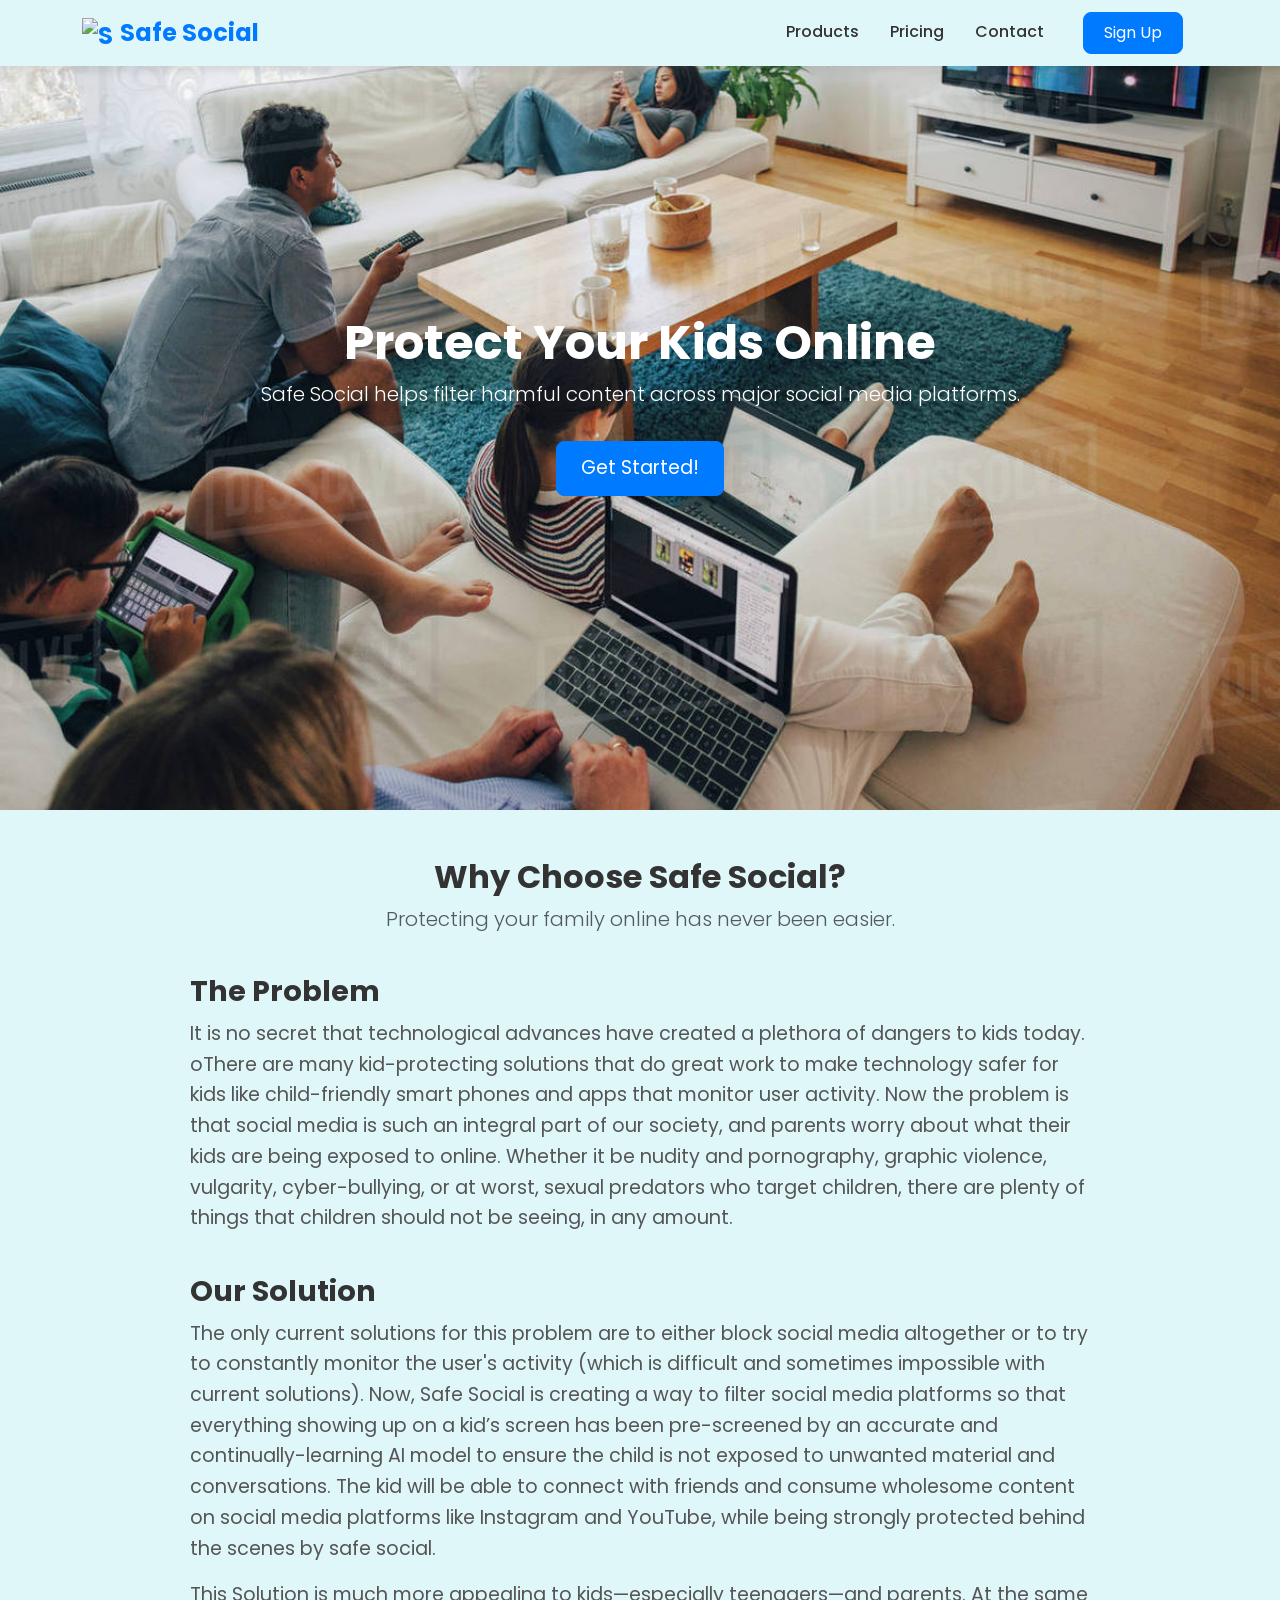
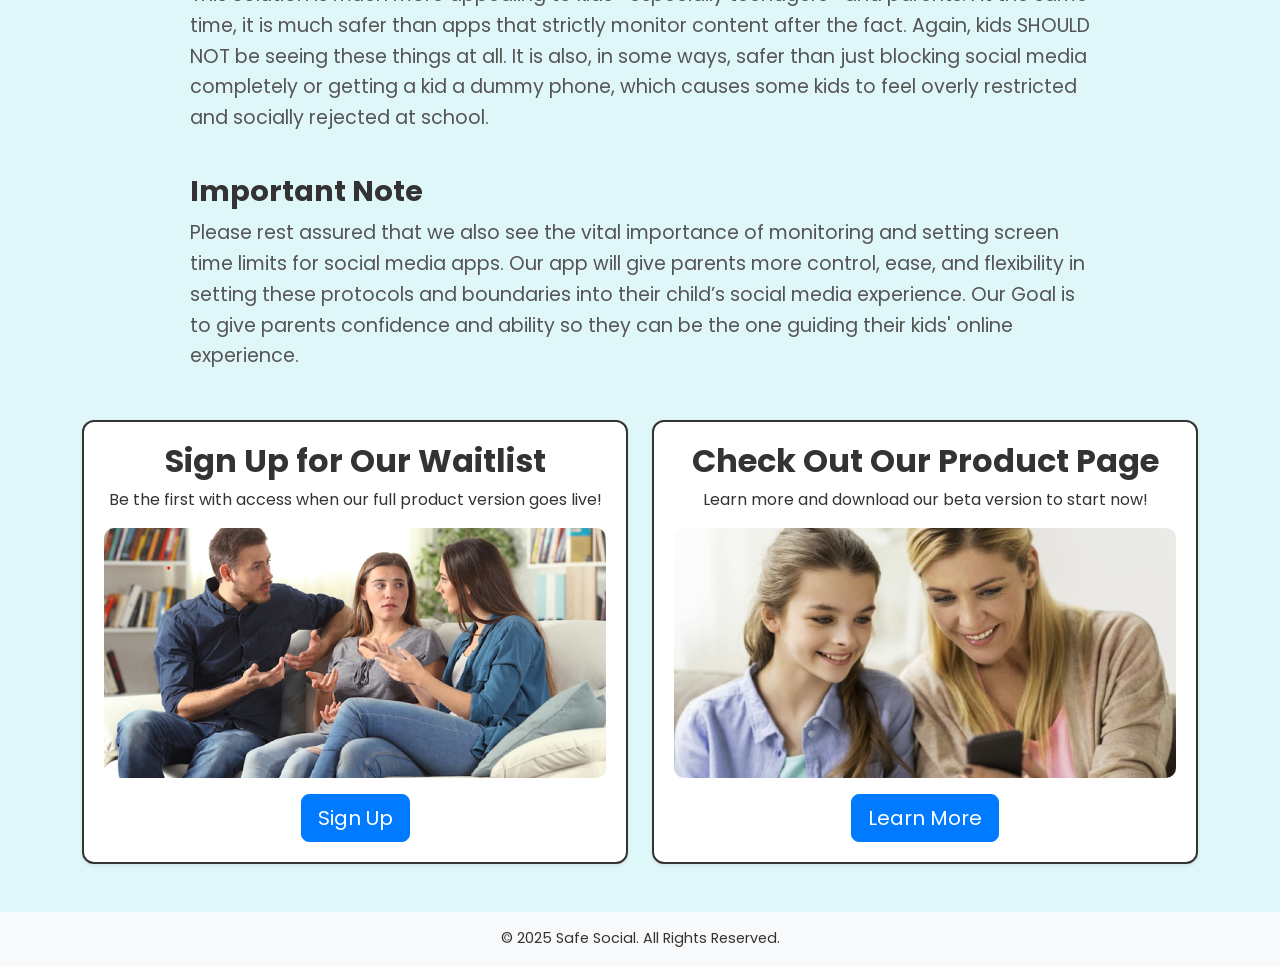
==== index.html @ d7d4df3b "initial upload" ====
<!DOCTYPE html>
<html lang="en">
<head>
    <meta charset="UTF-8">
    <meta name="viewport" content="width=device-width, initial-scale=1">
    <title>Safe Social - Protect Your Kids Online</title>
    
    <!-- SEO Meta Tags -->
    <meta name="description" content="Safe Social helps parents protect kids online.">
    <meta name="keywords" content="Safe Social, parental control, internet safety">
    <meta name="author" content="Safe Social">
    
    <!-- Open Graph (Social Media Preview) -->
    <meta property="og:title" content="Safe Social">
    <meta property="og:description" content="A smart way to filter harmful content on social media.">
    <meta property="og:image" content="images/social-preview.jpg">
    <meta property="og:url" content="https://www.safesocial.com">
    <meta name="twitter:card" content="summary_large_image">

    <!-- Favicon -->
    <link rel="icon" type="image/png" href="images/favicon.png">

    <!-- Google Fonts -->
    <link href="https://fonts.googleapis.com/css2?family=Poppins:wght@400;700&display=swap" rel="stylesheet">

    <!-- Bootstrap CSS -->
    <link href="https://cdn.jsdelivr.net/npm/bootstrap@5.3.0/dist/css/bootstrap.min.css" rel="stylesheet">

    <!-- Custom CSS -->
    <link rel="stylesheet" href="css/styles.css">

    <!-- Bootstrap JavaScript Bundle (includes Popper) -->
    <script defer src="https://cdn.jsdelivr.net/npm/bootstrap@5.3.0/dist/js/bootstrap.bundle.min.js"></script>

    <!-- Custom JavaScript -->
    <script defer src="js/script.js"></script>
</head>
<body>
    
    <nav class="navbar navbar-expand-lg navbar-light fixed-top">
        <div class="container">
            <!-- Logo & Brand Name -->
            <a class="navbar-brand fw-bold d-flex align-items-center" href="index.html">
                <img src="images/logo.png" alt="Safe Social Logo" width="40" height="40" class="me-2">
                Safe Social
            </a>
    
            <!-- Mobile Toggle Button -->
            <button class="navbar-toggler" type="button" data-bs-toggle="collapse" data-bs-target="#navbarNav"
                aria-controls="navbarNav" aria-expanded="false" aria-label="Toggle navigation">
                <span class="navbar-toggler-icon"></span>
            </button>
    
            <!-- Navigation Links -->
            <div class="collapse navbar-collapse" id="navbarNav">
                <ul class="navbar-nav ms-auto">
                    <li class="nav-item"><a class="nav-link" href="products.html">Products</a></li>
                    <li class="nav-item"><a class="nav-link" href="pricing.html">Pricing</a></li>
                    <li class="nav-item">
                        <a href="#" class="nav-link" data-bs-toggle="modal" data-bs-target="#contactModal">Contact</a>
                    </li>
                    <li class="nav-item">
                        <button class="btn btn-primary btn-lg ms-3" data-bs-toggle="modal" data-bs-target="#signupModal">Sign Up</button>
                    </li>
                </ul>
            </div>
        </div>
    </nav>

    <!-- Hero Section -->
    <header class="hero-section text-center text-white d-flex align-items-center justify-content-center"
        style="background: url('images/family_social.jpg') center/cover no-repeat; height: 90vh;">
        <div class="container">
            <h1 class="display-4 fw-bold">Protect Your Kids Online</h1>
            <p class="lead">Safe Social helps filter harmful content across major social media platforms.</p>
            <a class="btn btn-primary btn-lg mt-3" href="pricing.html">Get Started!</a>
        </div>
    </header>

<!-- Why Choose Pure Screen? -->
<section class="container my-5">
    <h2 class="fw-bold text-center">Why Choose Safe Social?</h2>
    <p class="lead text-muted text-center">Protecting your family online has never been easier.</p>
    
    <div class="full-width-text">
        <h3 class="fw-bold">The Problem</h3>
        <p>
            It is no secret that technological advances have created a plethora of dangers to kids today. oThere are many kid-protecting solutions that do great work to make technology safer for kids like child-friendly smart phones and apps that monitor user activity. 
            Now the problem is that social media is such an integral part of our society, and parents worry about what their kids are being exposed to online. 
            Whether it be nudity and pornography, graphic violence, vulgarity, cyber-bullying, or at worst, sexual predators who target children, there are plenty of things that children should not be seeing, in any amount. 
        </p>
    </div>

    <div class="full-width-text">
        <h3 class="fw-bold">Our Solution</h3>
        <p>
            The only current solutions for this problem are to either block social media altogether or to try to constantly monitor the user's activity (which is difficult and sometimes impossible with current solutions). 
            Now, Safe Social is creating a way to filter social media platforms so that everything showing up on a kid’s screen has been pre-screened by an accurate and continually-learning AI model to ensure the child is not exposed to unwanted material and conversations. 
            The kid will be able to connect with friends and consume wholesome content on social media platforms like Instagram and YouTube, while being strongly protected behind the scenes by safe social. 
        </p>
        <p>
            This Solution is much more appealing to kids—especially teenagers—and parents. At the same time, it is much safer than apps that strictly monitor content after the fact. 
            Again, kids SHOULD NOT be seeing these things at all. It is also, in some ways, safer than just blocking social media completely or getting a kid a dummy phone,
            which causes some kids to feel overly restricted and socially rejected at school.
        </p>
    </div>

    <div class="full-width-text">
        <h3 class="fw-bold">Important Note</h3>
        <p>
            Please rest assured that we also see the vital importance of monitoring and setting screen time limits for social media apps. 
            Our app will give parents more control, ease, and flexibility in setting these protocols and boundaries into their child’s social media experience. 
            Our Goal is to give parents confidence and ability so they can be the one guiding their kids' online experience. 
        </p>
    </div>
</section>

<!-- Two Side-by-Side Boxes -->
<section class="container my-5">
    <div class="row g-4 d-flex align-items-stretch">
        <!-- Left Box: Sign Up -->
        <div class="col-md-6 d-flex">
            <div class="info-box text-center shadow-sm flex-fill">
                <h2 class="fw-bold">Sign Up for Our Waitlist</h2>
                <p>Be the first with access when our full product version goes live!</p>
                <div class="image-container">
                    <img src="images/concerned parents.png" alt="Sign Up" class="img-fluid">
                </div>
                <div class="mt-3">
                    <button type="button" class="btn btn-primary btn-lg" data-bs-toggle="modal" data-bs-target="#signupModal">Sign Up</button>
                </div>
            </div>
        </div>

        <!-- Right Box: Product Page -->
        <div class="col-md-6 d-flex">
            <div class="info-box text-center shadow-sm flex-fill">
                <h2 class="fw-bold">Check Out Our Product Page</h2>
                <p>Learn more and download our beta version to start now!</p>
                <div class="image-container">
                    <img src="images/happy_parent.jpg" alt="Product Info" class="img-fluid">
                </div>
                <div class="mt-3">
                    <a href="products.html" class="btn btn-primary btn-lg">Learn More</a>
                </div>
            </div>
        </div>
    </div>
</section>

    
    <!-- Bootstrap Modal for Waitlist -->
<div class="modal fade" id="signupModal" tabindex="-1" aria-labelledby="signupModalLabel" aria-hidden="true">
    <div class="modal-dialog">
        <div class="modal-content">
            <div class="modal-header">
                <h5 class="modal-title fw-bold" id="signupModalLabel">Join the Waitlist</h5>
                <button type="button" class="btn-close" data-bs-dismiss="modal" aria-label="Close"></button>
            </div>
            <div class="modal-body">
                <!-- Form Section -->
                <div id="formContainer">
                    <p>Join the Waitlist and we will reach out to you as soon as our app is available!</p>
                    <form id="signupForm" action="https://script.google.com/macros/s/AKfycbxHQXAcarFfji5jmtq16mwy_9kAAS3UdkuZBP6-87Ia4voSCnHQRHAyTN02w1S0KrquiA/exec" method="POST">
                        <div class="mb-3">
                            <input type="text" name="firstName" class="form-control" placeholder="First Name" required>
                        </div>
                        <div class="mb-3">
                            <input type="text" name="lastName" class="form-control" placeholder="Last Name" required>
                        </div>
                        <div class="mb-3">
                            <input type="email" name="email" class="form-control" placeholder="Your Email" required>
                        </div>
                        <div class="mb-3">
                            <input type="tel" name="phone" class="form-control" placeholder="Your Phone Number (Optional)">
                        </div>
                        <button type="submit" class="btn btn-success w-100">Join Now</button>
                    </form>
                </div>

                <!-- Confirmation Message (Initially Hidden) -->
                <div id="confirmationContainer" style="display: none; text-align: center;">
                    <h5 class="fw-bold">Congrats, you are on the waitlist!</h5>
                    <p>We will reach out to you immediately when the product is up and ready!</p>
                    <button class="btn btn-primary w-100" id="closeModalBtn">Okay!</button>
                </div>
            </div>
        </div>
    </div>
</div>

<!-- Contact Modal -->
<div class="modal fade" id="contactModal" tabindex="-1" aria-labelledby="contactModalLabel" aria-hidden="true">
    <div class="modal-dialog">
        <div class="modal-content">
            <div class="modal-header">
                <h5 class="modal-title fw-bold" id="contactModalLabel">Contact Us</h5>
                <button type="button" class="btn-close" data-bs-dismiss="modal" aria-label="Close"></button>
            </div>
            <div class="modal-body text-center">
                <img src="images/team-photo.jpg" alt="Our Team" class="img-fluid rounded mb-3" style="max-width: 200px;">
                <p>We’d love to hear from you! Share your experiences or ask us any questions.</p>
                <p><strong>Email:</strong> support@safesocial.com</p>
                <p><strong>Phone:</strong> (123) 456-7890</p>
                <button type="button" class="btn btn-primary w-100" data-bs-dismiss="modal">Close</button>
            </div>
        </div>
    </div>
</div>

    <!-- Footer -->
    <footer class="footer bg-light text-center py-3">
        <p class="mb-0">&copy; 2025 Safe Social. All Rights Reserved.</p>
    </footer>

</body>
</html>
---- css/styles.css ----
/* General Styles */
body {
    font-family: 'Poppins', sans-serif;
    background-color: #e0f7f9; /* Light teal */
    color: #333;
    margin: 0;
    padding: 0;
}

/* Navbar */
/* Navbar */
.navbar {
    background-color: #e0f7f9 !important; /* Light teal background */
    box-shadow: 0px 4px 10px rgba(0, 0, 0, 0.1); /* Subtle shadow effect */
    padding: 10px 0; /* Add some spacing */
}

.navbar-nav .nav-item {
    margin-right: 15px; /* Adds space between links */
}

.navbar .btn-primary {
    padding: 8px 20px;
    font-size: 1rem;
}

.navbar-brand {
    font-weight: 700;
    color: #007bff;
    display: flex;
    align-items: center;
    font-size: 1.5rem; /* Slightly bigger text */
}

.navbar-nav .nav-link {
    color: #333;
    font-weight: 500;
}

.navbar-nav .nav-link:hover {
    color: #007bff;
}

/* Adjust Navbar Logo Position */
.navbar-brand img {
    height: 30px; /* Adjust height for proper size */
    width: auto;  /* Keeps the aspect ratio */
    margin-right: 8px; /* Adds spacing between logo and text */
}

/* Optional: If the logo is too large on mobile screens, adjust size */
@media (max-width: 768px) {
    .navbar-brand img {
        height: 30px;
        margin-top: 3px; /* Adjust position for smaller screens */
    }
}

/* Hero Section */
.hero-section {
    background: url('../images/hero-background.jpg') center/cover no-repeat;
    color: white;
    height: 90vh;
    display: flex;
    align-items: center;
    justify-content: center;
    text-align: center;
    padding: 50px 20px;
    position: relative;
}

.hero-section h1 {
    font-size: 3rem;
    font-weight: bold;
}

.hero-section .btn {
    font-size: 1.2rem;
    padding: 12px 24px;
    background-color: #007bff;
    color: white;
    border-radius: 8px;
    text-decoration: none;
}

.hero-section .btn:hover {
    background-color: #0056b3;
}

/* Features Section */
.features .card {
    border: none;
    border-radius: 10px;
    padding: 30px; /* Increased padding for a bigger box */
    font-size: 1.2rem; /* Increase text size */
    transition: transform 0.3s ease-in-out;
}

.features .card h3 {
    font-size: 1.5rem; /* Make the title bigger */
    font-weight: bold;
}

.features .card p {
    font-size: 1rem;
}

.features .card:hover {
    transform: translateY(-5px);
    box-shadow: 0 4px 12px rgba(0, 0, 0, 0.15);
}

.features {
    padding: 60px 0;
}

/* Pricing Section */
.pricing-box {
    background: white;
    border-radius: 10px;
    padding: 20px;
    margin: 15px;
    text-align: center;
    transition: transform 0.3s ease-in-out, box-shadow 0.3s ease-in-out;
    border: 1px solid #ddd;
}

.pricing-box:hover {
    transform: translateY(-5px);
    box-shadow: 0 4px 10px rgba(0, 0, 0, 0.15);
}

.pricing-box h3 {
    font-weight: bold;
}

.pricing-box h4 {
    color: #007bff;
    font-weight: bold;
    margin: 10px 0;
}

.pricing-box ul {
    padding: 0;
    list-style: none;
}

.pricing-box ul li {
    margin: 5px 0;
    font-size: 1rem;
}

/* Waitlist Section */
.waitlist-box {
    background: white;
    border-radius: 10px;
    padding: 20px;
    text-align: center;
    border: 1px solid #ddd;
    transition: transform 0.3s ease-in-out, box-shadow 0.3s ease-in-out;
}

.waitlist-box:hover {
    transform: translateY(-5px);
    box-shadow: 0 4px 10px rgba(0, 0, 0, 0.15);
}

.waitlist-box h2 {
    font-weight: bold;
}

.waitlist-box .form-control {
    border-radius: 5px;
    padding: 10px;
}

.waitlist-box .btn-success {
    font-size: 1rem;
    padding: 10px 20px;
    border-radius: 5px;
    background-color: #007bff;
    border: none;
}

.waitlist-box .btn-success:hover {
    background-color: #0056b3;
}

/* Footer */
.footer {
    background: #f8f9fa;
    color: #333;
    font-size: 0.9rem;
    padding: 15px 0;
}

/* Full-Width Explanatory Section */
.full-width-text {
    max-width: 900px; /* Controls readability, prevents text from stretching too wide */
    margin: 40px auto; /* Centers the text block with spacing */
    text-align: left; /* Aligns text to the left */
}

.full-width-text h3 {
    font-size: 1.8rem;
    font-weight: bold;
    margin-bottom: 10px;
}

.full-width-text p {
    font-size: 1.2rem;
    color: #555;
    line-height: 1.6;
}

/* Responsive Design for Mobile */
@media (max-width: 992px) {
    .full-width-text {
        padding: 0 15px; /* Adds spacing on smaller screens */
        text-align: left; /* Keeps left alignment */
    }

    .full-width-text h3 {
        font-size: 1.5rem;
    }

    .full-width-text p {
        font-size: 1.1rem;
    }
}

/* Ensure Both Boxes are Same Size */
.info-box {
    display: flex;
    flex-direction: column;
    justify-content: space-between;
    padding: 20px;
    height: 100%;
    background: white;
    border-radius: 10px;
}

/* Ensure Both Images are the Same Size */
.image-container {
    width: 100%;
    height: 250px; /* Set a fixed height for images */
    display: flex;
    justify-content: center;
    align-items: center;
    overflow: hidden;
}

.image-container img {
    width: 100%;
    height: 100%;
    object-fit: cover; /* Ensures images scale properly while keeping proportions */
    border-radius: 10px;
}

/* Make Both Buttons Blue */
.btn-primary {
    background-color: #007bff !important;
    border-color: #007bff !important;
}

.btn-primary:hover {
    background-color: #0056b3 !important;
    border-color: #0056b3 !important;
}

/* Enhance the Box Appearance */
.info-box {
    background: white;
    border: 2px solid #333; /* Thin black border */
    border-radius: 12px; /* Smooth rounded edges */
    padding: 20px;
    box-shadow: 0px 8px 20px rgba(0, 0, 0, 0.15); /* Subtle shadow effect */
    transition: transform 0.3s ease-in-out, box-shadow 0.3s ease-in-out;
}

/* Slight Hover Effect */
.info-box:hover {
    transform: translateY(-5px); /* Lift effect */
    box-shadow: 0px 12px 25px rgba(0, 0, 0, 0.25); /* Deeper shadow on hover */
}
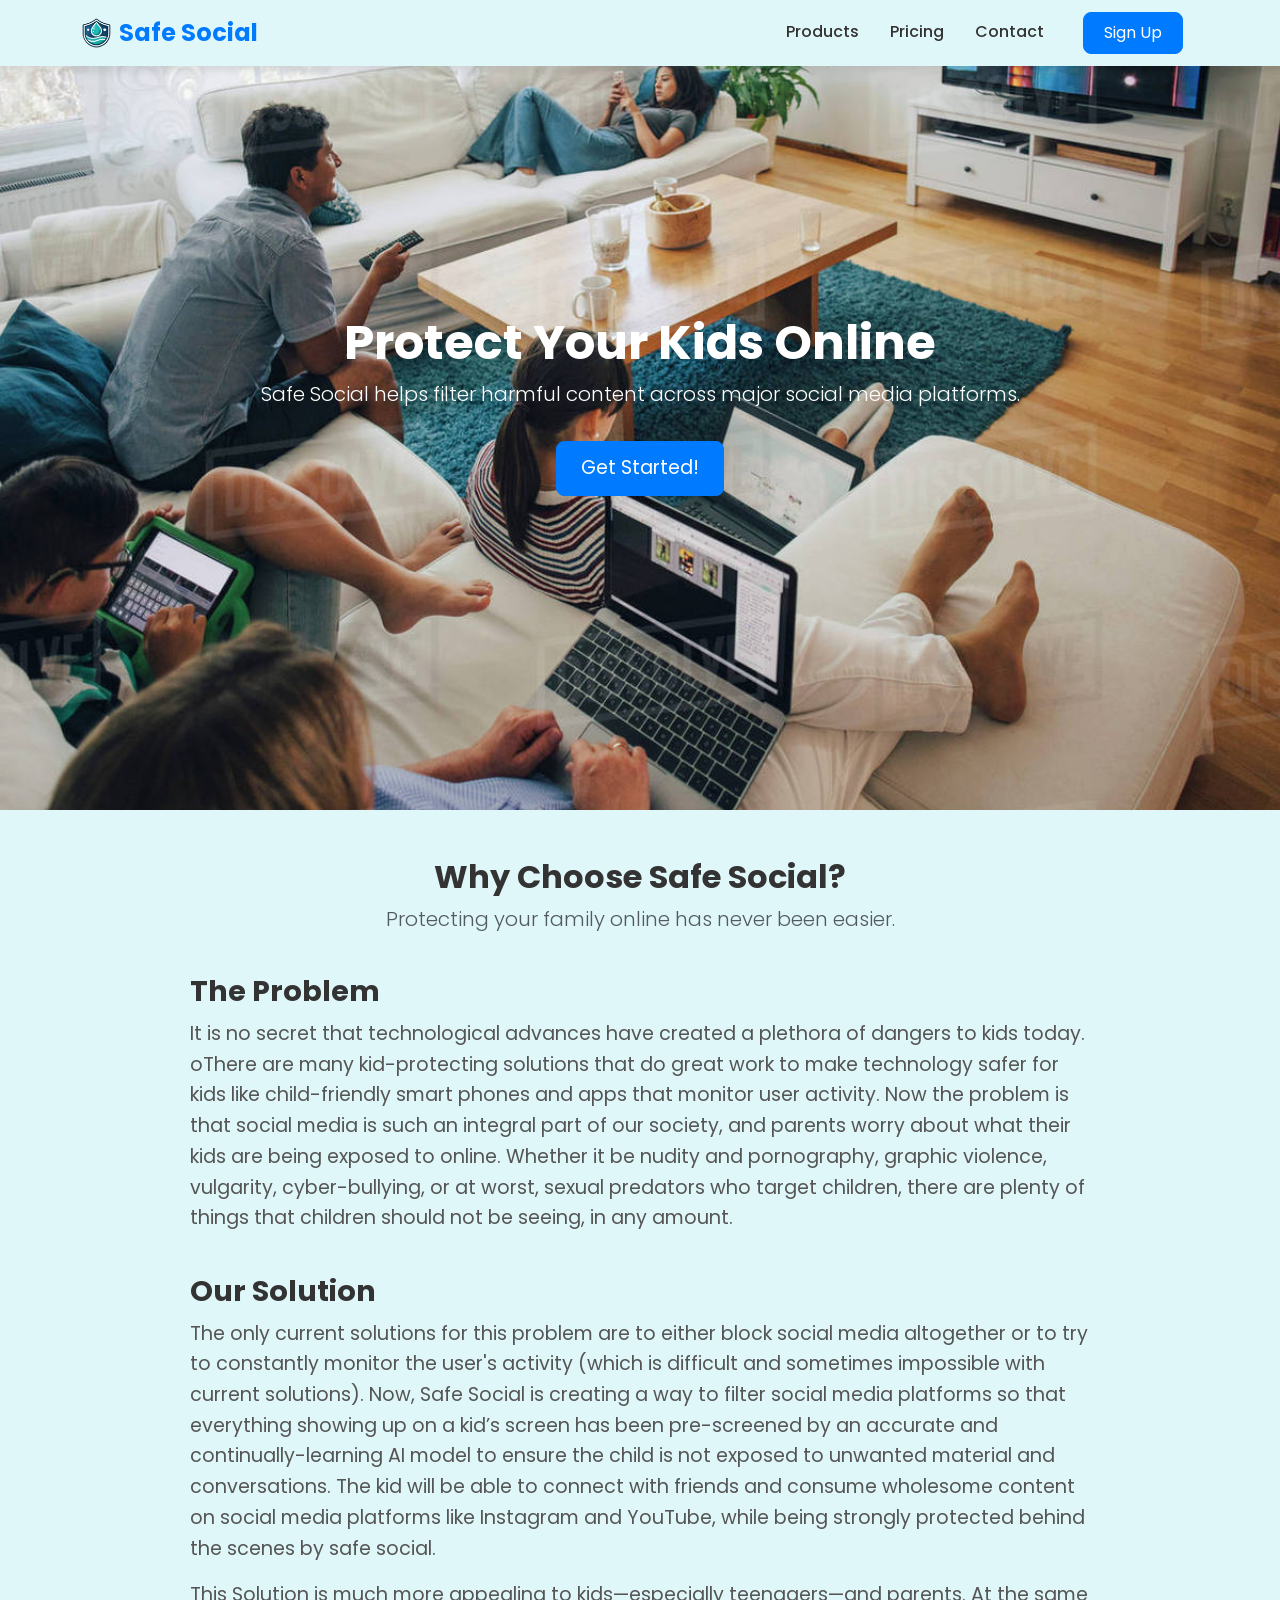
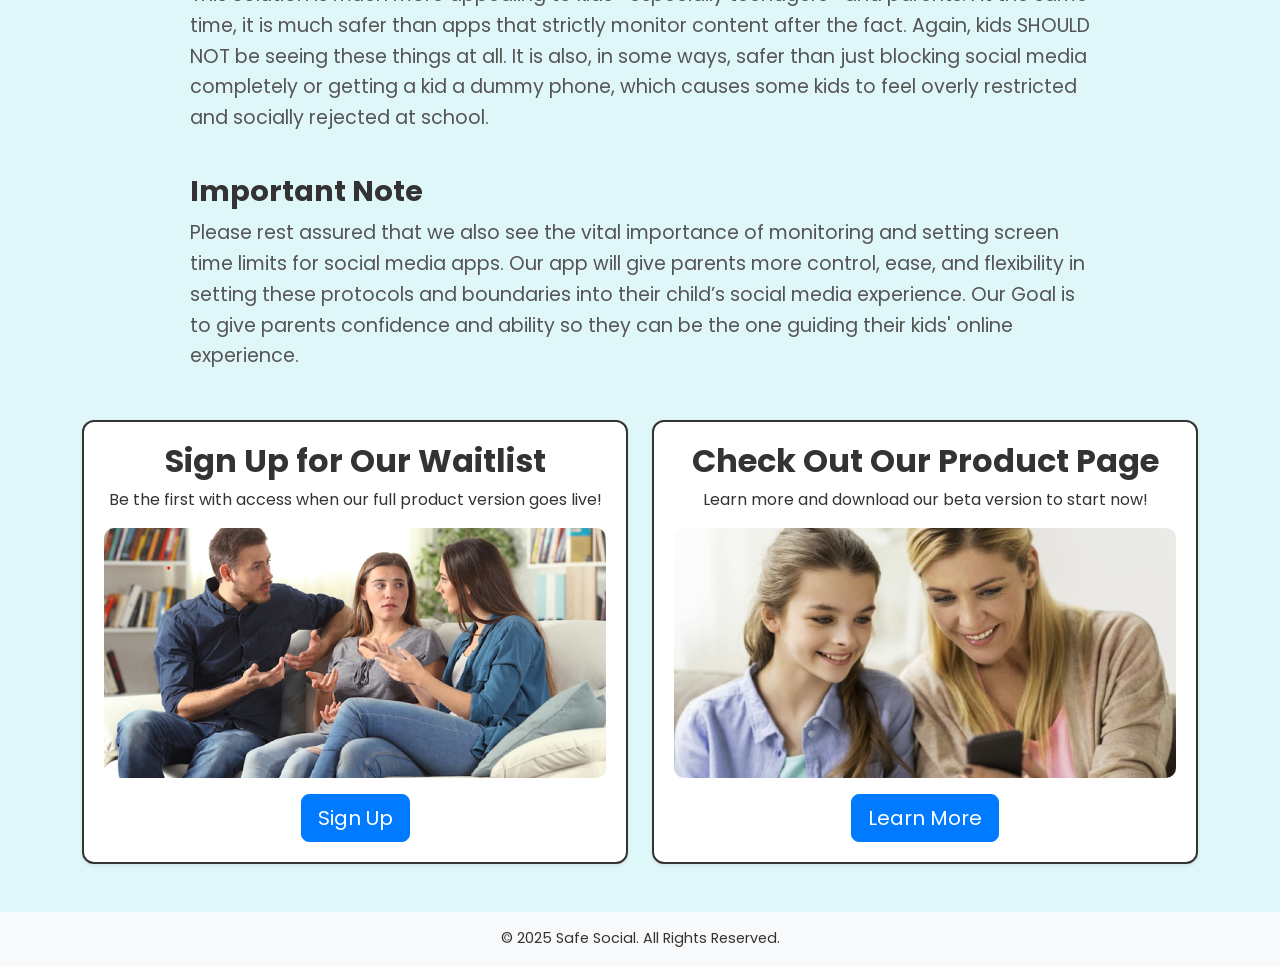
==== commit ecefb175: "Update index.html" ====
--- a/index.html
+++ b/index.html
@@ -41,7 +41,7 @@
         <div class="container">
             <!-- Logo & Brand Name -->
             <a class="navbar-brand fw-bold d-flex align-items-center" href="index.html">
-                <img src="images/logo.png" alt="Safe Social Logo" width="40" height="40" class="me-2">
+                <img src="images/logo.PNG" alt="Safe Social Logo" width="40" height="40" class="me-2">
                 Safe Social
             </a>
     
@@ -214,4 +214,4 @@
     </footer>
 
 </body>
-</html>+</html>
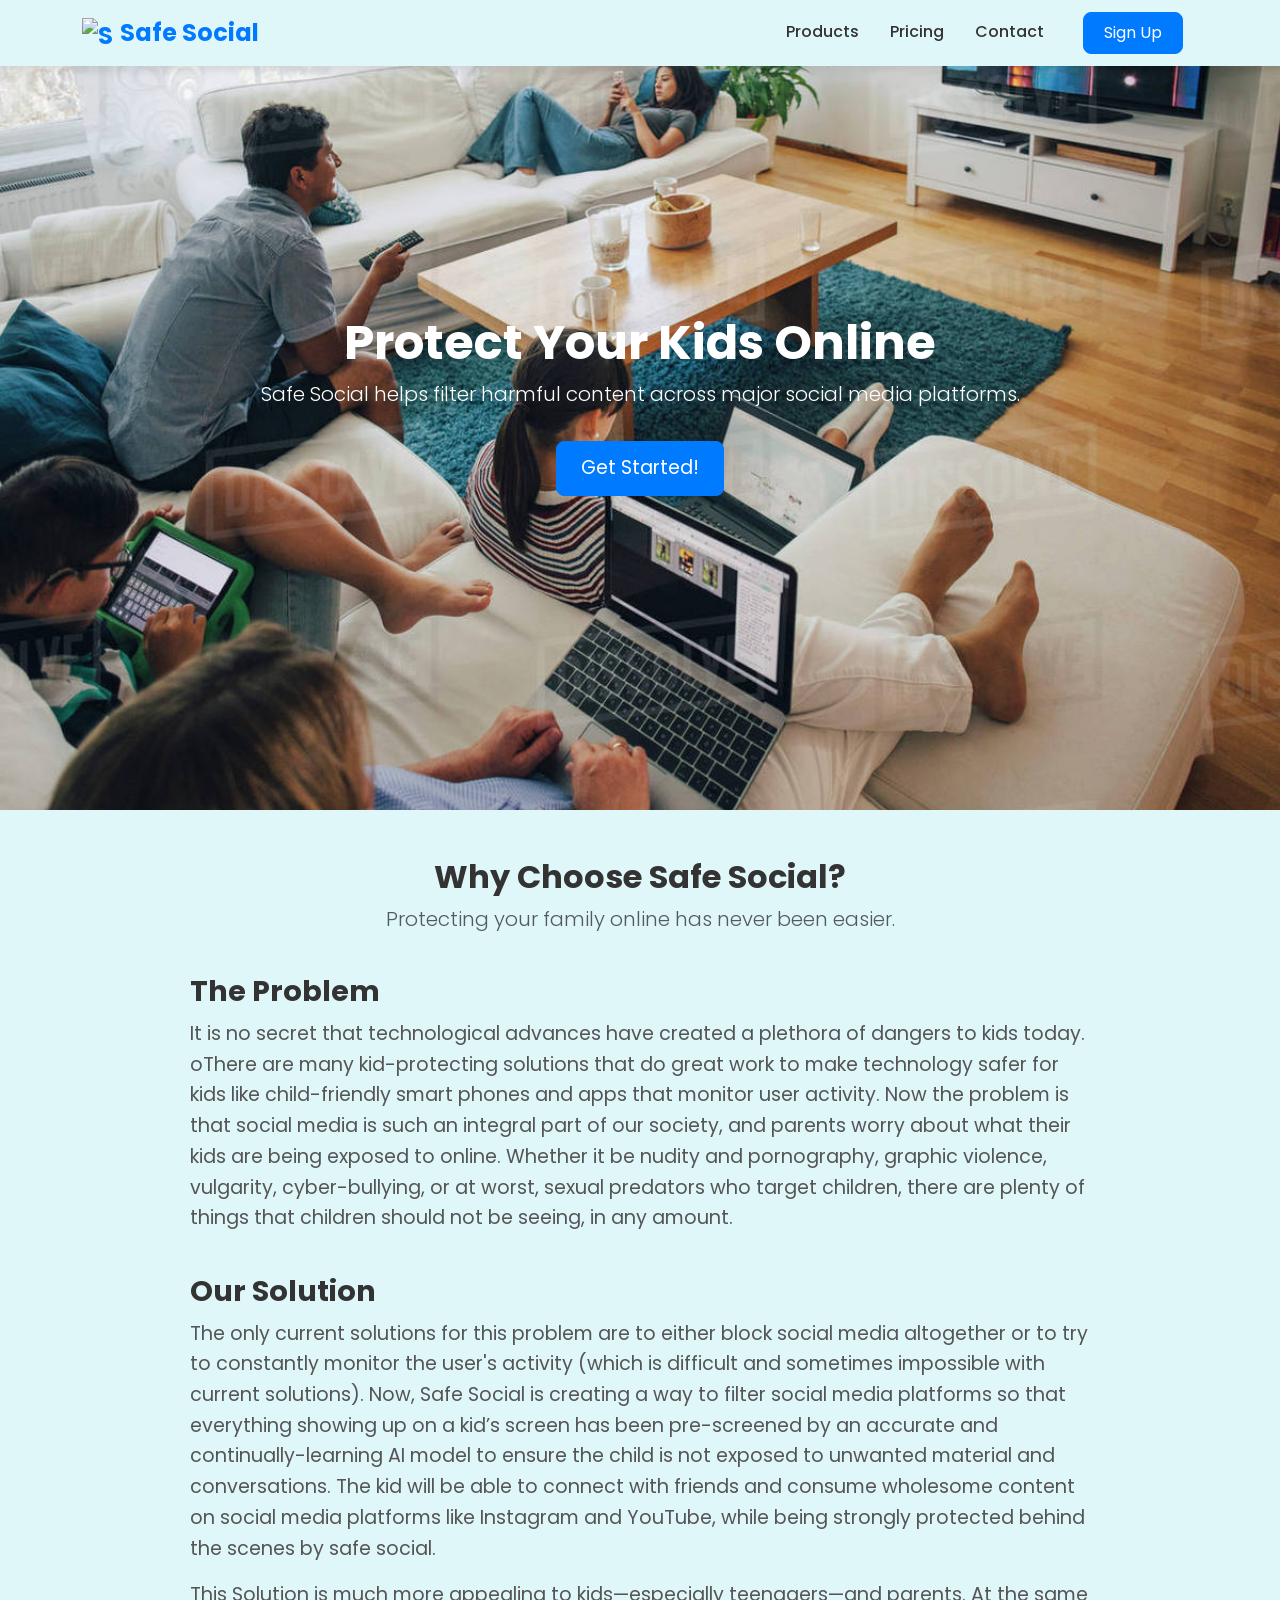
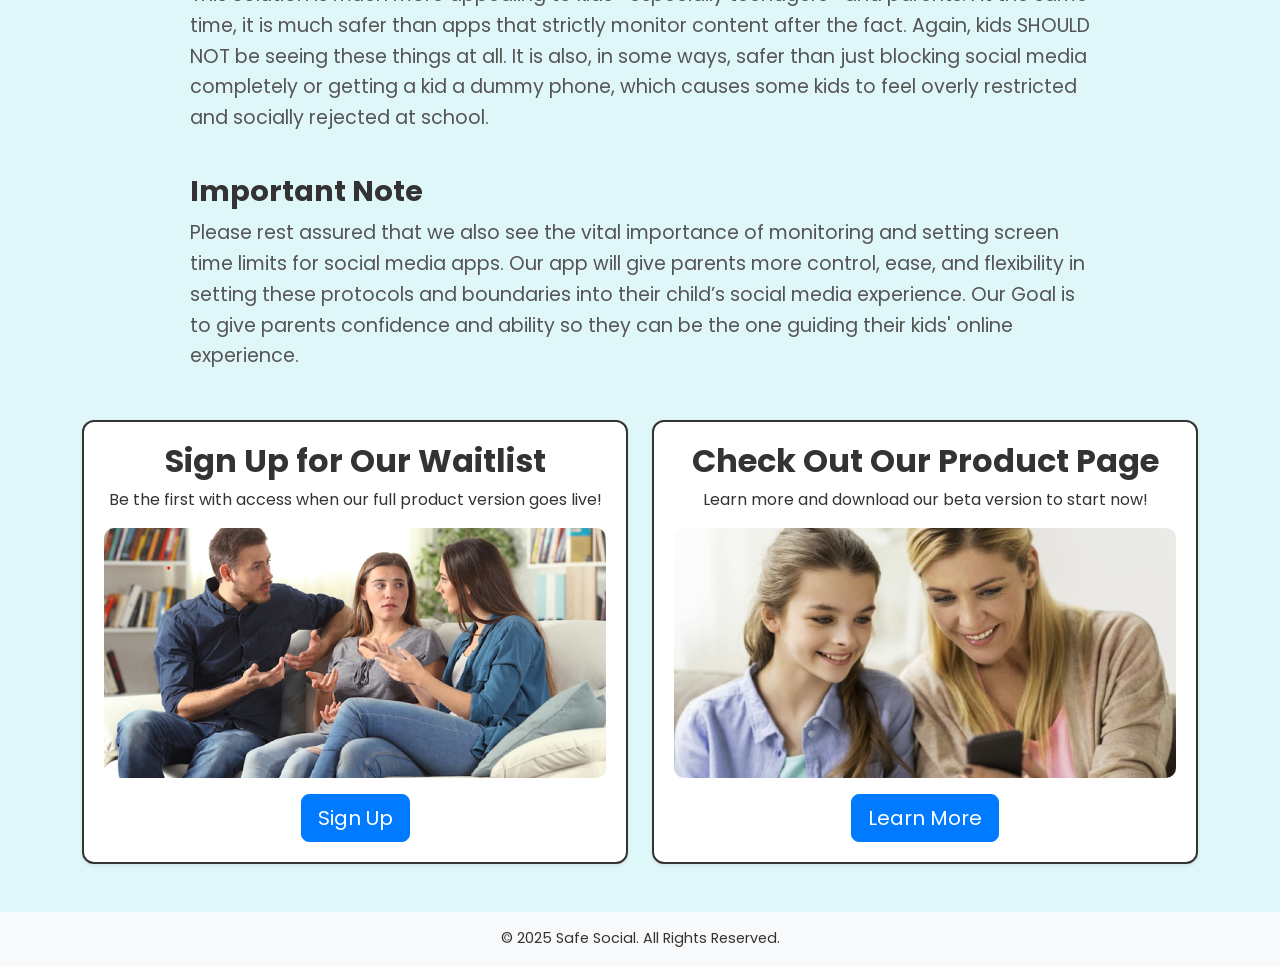
==== commit ce48f609: "Update index.html" ====
--- a/index.html
+++ b/index.html
@@ -41,7 +41,7 @@
         <div class="container">
             <!-- Logo & Brand Name -->
             <a class="navbar-brand fw-bold d-flex align-items-center" href="index.html">
-                <img src="images/logo.PNG" alt="Safe Social Logo" width="40" height="40" class="me-2">
+                <img src=".images/logo.PNG" alt="Safe Social Logo" width="40" height="40" class="me-2">
                 Safe Social
             </a>
     
